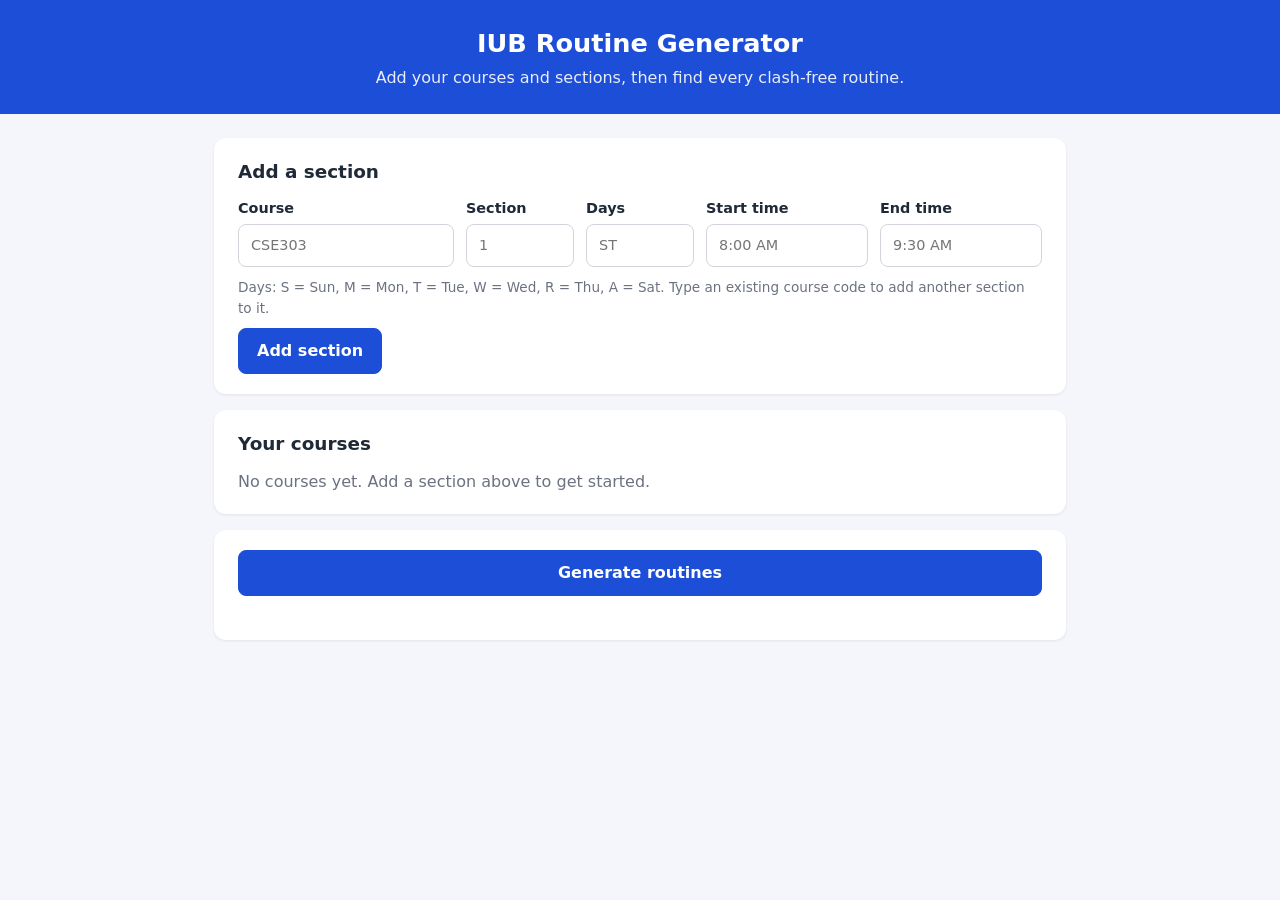
==== index.html @ 6789afdc "First working version: manual entry and clash check" ====
<!DOCTYPE html>
<html lang="en">
<head>
  <meta charset="UTF-8">
  <!-- Makes the page fit phone screens instead of showing a zoomed-out desktop view -->
  <meta name="viewport" content="width=device-width, initial-scale=1">
  <title>IUB Routine Generator</title>
  <link rel="stylesheet" href="style.css">
</head>
<body>

  <header class="site-header">
    <h1>IUB Routine Generator</h1>
    <p>Add your courses and sections, then find every clash-free routine.</p>
  </header>

  <main>

    <!-- ===== Part 1: the form for adding one section at a time ===== -->
    <section class="card">
      <h2>Add a section</h2>

      <!-- "novalidate" turns off the browser's own popups; script.js shows friendlier errors -->
      <form id="section-form" novalidate>
        <div class="form-grid">
          <label>
            Course
            <input id="course-input" type="text" placeholder="CSE303" autocomplete="off">
          </label>
          <label>
            Section
            <input id="section-input" type="text" placeholder="1" autocomplete="off">
          </label>
          <label>
            Days
            <input id="days-input" type="text" placeholder="ST" autocomplete="off">
          </label>
          <label>
            Start time
            <input id="start-input" type="text" placeholder="8:00 AM" autocomplete="off">
          </label>
          <label>
            End time
            <input id="end-input" type="text" placeholder="9:30 AM" autocomplete="off">
          </label>
        </div>

        <p class="hint">
          Days: S = Sun, M = Mon, T = Tue, W = Wed, R = Thu, A = Sat.
          Type an existing course code to add another section to it.
        </p>

        <!-- Error messages appear here (empty = hidden) -->
        <p id="form-error" class="error" role="alert"></p>

        <button type="submit" class="btn primary">Add section</button>
      </form>
    </section>

    <!-- ===== Part 2: the list of everything the user has entered ===== -->
    <section class="card">
      <div class="card-head">
        <h2>Your courses</h2>
        <button id="clear-all-btn" type="button" class="btn small danger">Clear all</button>
      </div>
      <!-- script.js fills this in -->
      <div id="course-list"></div>
    </section>

    <!-- ===== Part 3: generating and showing routines ===== -->
    <section class="card">
      <button id="generate-btn" type="button" class="btn primary wide">Generate routines</button>

      <!-- "12 possible routines found", or an explanation of which courses clash -->
      <div id="result-message" class="result-message"></div>

      <!-- Prev / Next buttons (hidden until there is more than one routine) -->
      <div id="routine-nav" class="routine-nav" hidden>
        <button id="prev-btn" type="button" class="btn small">&#9664; Prev</button>
        <span id="routine-label"></span>
        <button id="next-btn" type="button" class="btn small">Next &#9654;</button>
      </div>

      <!-- The weekly timetable table goes here -->
      <div id="timetable" class="table-wrap"></div>

      <!-- A plain list of the chosen sections, handy for registration -->
      <ul id="routine-summary" class="routine-summary"></ul>
    </section>

  </main>

  <!-- Loaded last, so all the elements above already exist when the script runs -->
  <script src="script.js"></script>
</body>
</html>
---- style.css ----
/* =========================================================
   IUB Routine Generator: style.css
   Written "mobile first": the base styles are for phones,
   and the @media block near the bottom adjusts for wider screens.
   ========================================================= */

/* ---------- Colours and sizes used throughout the page ---------- */
:root {
  --bg: #f4f6fb;
  --card: #ffffff;
  --text: #1f2937;
  --muted: #6b7280;
  --border: #e5e7eb;
  --primary: #1d4ed8;
  --primary-dark: #1e40af;
  --danger: #b91c1c;
  --danger-bg: #fef2f2;
  --radius: 12px;
}

/* Make width/padding maths predictable for every element */
* {
  box-sizing: border-box;
}

/* Make sure the "hidden" attribute always hides things, even elements
   that have their own display setting (like the flex Prev/Next bar) */
[hidden] {
  display: none !important;
}

body {
  margin: 0;
  font-family: system-ui, -apple-system, "Segoe UI", Roboto, Arial, sans-serif;
  background: var(--bg);
  color: var(--text);
  line-height: 1.5;
}

/* ---------- Header ---------- */
.site-header {
  background: var(--primary);
  color: #ffffff;
  padding: 24px 16px;
  text-align: center;
}

.site-header h1 {
  margin: 0;
  font-size: 1.6rem;
}

.site-header p {
  margin: 4px 0 0;
  opacity: 0.9;
}

/* ---------- Main layout: a centred column of cards ---------- */
main {
  max-width: 900px;
  margin: 0 auto;
  padding: 16px;
  display: grid;
  gap: 16px;
}

.card {
  background: var(--card);
  border-radius: var(--radius);
  padding: 16px;
  box-shadow: 0 1px 3px rgba(0, 0, 0, 0.08);
}

.card h2 {
  margin: 0 0 12px;
  font-size: 1.15rem;
}

/* Heading on the left, "Clear all" button on the right */
.card-head {
  display: flex;
  justify-content: space-between;
  align-items: center;
  gap: 8px;
  margin-bottom: 12px;
}

.card-head h2 {
  margin: 0;
}

/* ---------- Form ---------- */

/* Phones: two inputs per row */
.form-grid {
  display: grid;
  grid-template-columns: 1fr 1fr;
  gap: 12px;
}

/* Phones: the course code gets a full row to itself */
.form-grid label:first-child {
  grid-column: 1 / -1;
}

label {
  display: flex;
  flex-direction: column;
  gap: 4px;
  font-size: 0.9rem;
  font-weight: 600;
}

input {
  width: 100%;
  font: inherit;
  font-weight: 400;
  padding: 10px 12px;
  border: 1px solid #d1d5db;
  border-radius: 8px;
  background: #ffffff;
  color: var(--text);
}

input:focus {
  outline: 2px solid var(--primary);
  outline-offset: 1px;
}

.hint {
  color: var(--muted);
  font-size: 0.85rem;
  margin: 10px 0;
}

.error {
  color: var(--danger);
  font-size: 0.9rem;
  margin: 0 0 10px;
}

/* Hide the error line completely when it has no text */
.error:empty {
  display: none;
}

/* ---------- Buttons ---------- */
.btn {
  font: inherit;
  font-weight: 600;
  padding: 10px 18px;
  border-radius: 8px;
  border: 1px solid var(--border);
  background: #ffffff;
  color: var(--text);
  cursor: pointer;
}

.btn:hover {
  background: #f3f4f6;
}

.btn:disabled {
  opacity: 0.4;
  cursor: default;
}

.btn.primary {
  background: var(--primary);
  border-color: var(--primary);
  color: #ffffff;
}

.btn.primary:hover {
  background: var(--primary-dark);
}

.btn.danger {
  color: var(--danger);
}

.btn.small {
  padding: 6px 12px;
  font-size: 0.85rem;
}

.btn.wide {
  width: 100%;
}

/* The small ✕ delete button next to each section */
.btn-icon {
  border: none;
  background: none;
  color: var(--muted);
  font-size: 1rem;
  cursor: pointer;
  padding: 4px 8px;
  border-radius: 6px;
}

.btn-icon:hover {
  color: var(--danger);
  background: var(--danger-bg);
}

/* ---------- Course list ---------- */
.empty {
  color: var(--muted);
  margin: 0;
}

/* One box per course; script.js sets the coloured left border */
.course {
  border: 1px solid var(--border);
  border-left-width: 6px;
  border-radius: 8px;
  padding: 10px 12px;
  margin-bottom: 10px;
}

.course h3 {
  margin: 0 0 4px;
  font-size: 1rem;
}

.section-list {
  list-style: none;
  margin: 0;
  padding: 0;
}

.section-list li {
  display: flex;
  justify-content: space-between;
  align-items: center;
  gap: 8px;
  font-size: 0.9rem;
  padding: 2px 0;
}

/* ---------- Results ---------- */
.result-message {
  margin-top: 16px;
}

.result-message:empty {
  display: none;
}

.result-message.success {
  font-size: 1.1rem;
  font-weight: 700;
}

.result-message.problem {
  background: var(--danger-bg);
  color: var(--danger);
  padding: 12px;
  border-radius: 8px;
}

.result-message p {
  margin: 0;
}

.result-message ul {
  margin: 8px 0 0;
  padding-left: 20px;
}

.routine-nav {
  display: flex;
  justify-content: space-between;
  align-items: center;
  margin-top: 12px;
  font-weight: 600;
}

/* ---------- Timetable ---------- */

/* On narrow phones the table scrolls sideways inside this box,
   so the page itself never scrolls sideways */
.table-wrap {
  overflow-x: auto;
  margin-top: 12px;
}

.timetable {
  border-collapse: collapse;
  width: 100%;
  min-width: 420px;
}

.timetable th,
.timetable td {
  border: 1px solid var(--border);
  padding: 6px;
  text-align: center;
  vertical-align: middle;
  font-size: 0.85rem;
}

.timetable th {
  background: #f9fafb;
}

.timetable .time-cell {
  white-space: nowrap;
  font-weight: 600;
  color: var(--muted);
}

/* A single class inside the timetable; colours are set by script.js */
.class-block {
  border-left: 4px solid;
  border-radius: 6px;
  padding: 6px 4px;
}

.class-block strong {
  display: block;
}

.routine-summary {
  margin: 12px 0 0;
  padding-left: 20px;
  font-size: 0.9rem;
}

/* ---------- Wider screens (tablets and laptops) ---------- */
@media (min-width: 700px) {
  /* All five inputs on one row */
  .form-grid {
    grid-template-columns: 2fr 1fr 1fr 1.5fr 1.5fr;
  }

  .form-grid label:first-child {
    grid-column: auto;
  }

  main {
    padding: 24px;
  }

  .card {
    padding: 20px 24px;
  }
}
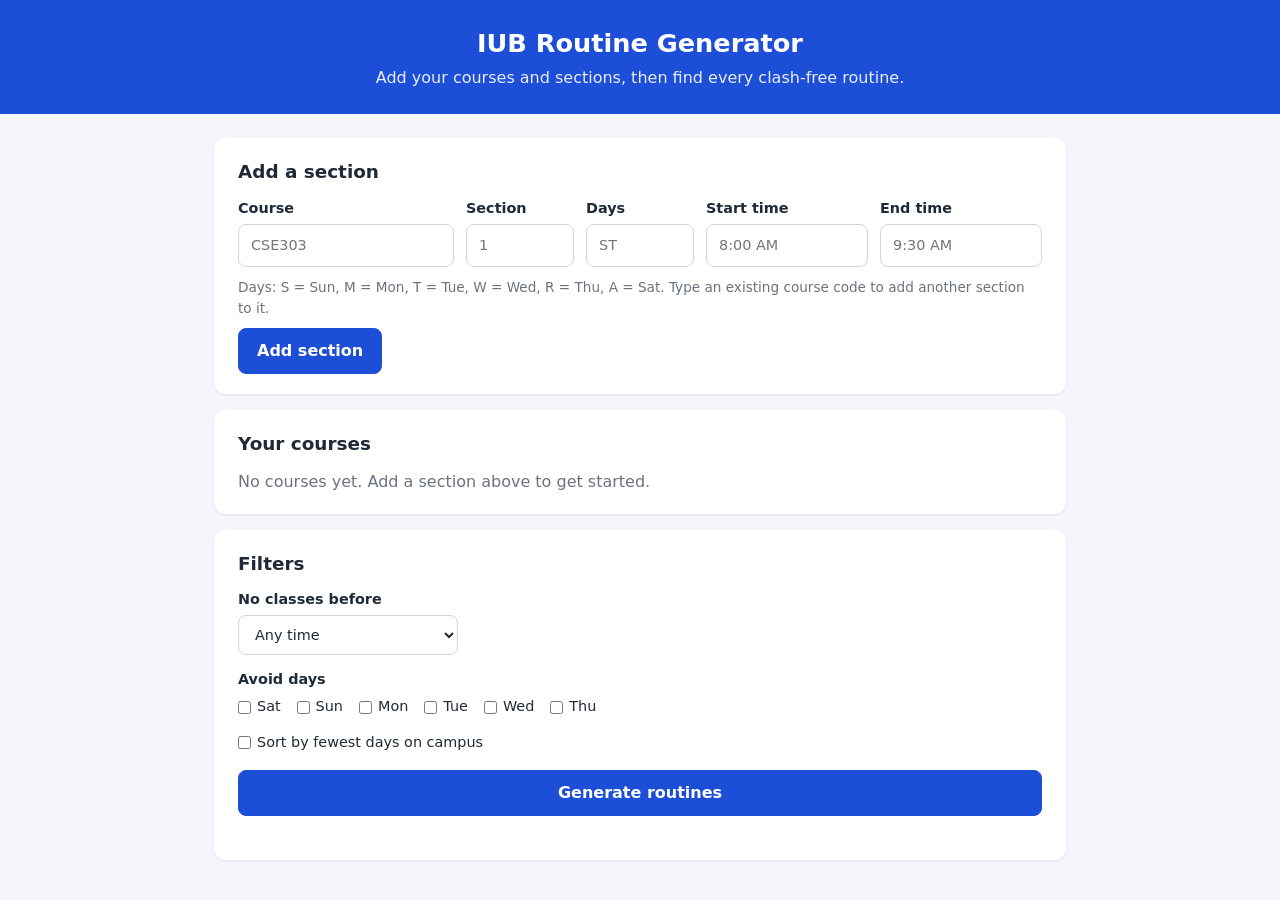
==== commit be518dd3: "Add six-day timetable, filters, tests and CLAUDE.md" ====
--- a/index.html
+++ b/index.html
@@ -67,8 +67,39 @@
       <div id="course-list"></div>
     </section>
 
-    <!-- ===== Part 3: generating and showing routines ===== -->
+    <!-- ===== Part 3: filters, then generating and showing routines ===== -->
     <section class="card">
+      <h2>Filters</h2>
+
+      <!-- script.js listens for any change inside this box -->
+      <div id="filters" class="filters">
+        <label>
+          No classes before
+          <!-- Options are filled in by script.js from the start times you've entered -->
+          <select id="earliest-select">
+            <option value="">Any time</option>
+          </select>
+        </label>
+
+        <fieldset class="filter-days">
+          <legend>Avoid days</legend>
+          <div class="day-checks">
+            <!-- value = the IUB day letter -->
+            <label class="check"><input type="checkbox" name="avoid-day" value="A"> Sat</label>
+            <label class="check"><input type="checkbox" name="avoid-day" value="S"> Sun</label>
+            <label class="check"><input type="checkbox" name="avoid-day" value="M"> Mon</label>
+            <label class="check"><input type="checkbox" name="avoid-day" value="T"> Tue</label>
+            <label class="check"><input type="checkbox" name="avoid-day" value="W"> Wed</label>
+            <label class="check"><input type="checkbox" name="avoid-day" value="R"> Thu</label>
+          </div>
+        </fieldset>
+
+        <label class="check">
+          <input type="checkbox" id="sort-days-checkbox">
+          Sort by fewest days on campus
+        </label>
+      </div>
+
       <button id="generate-btn" type="button" class="btn primary wide">Generate routines</button>
 
       <!-- "12 possible routines found", or an explanation of which courses clash -->
--- a/style.css
+++ b/style.css
@@ -111,7 +111,8 @@
   font-weight: 600;
 }
 
-input {
+input,
+select {
   width: 100%;
   font: inherit;
   font-weight: 400;
@@ -122,7 +123,8 @@
   color: var(--text);
 }
 
-input:focus {
+input:focus,
+select:focus {
   outline: 2px solid var(--primary);
   outline-offset: 1px;
 }
@@ -142,6 +144,52 @@
 /* Hide the error line completely when it has no text */
 .error:empty {
   display: none;
+}
+
+/* ---------- Filters ---------- */
+.filters {
+  display: grid;
+  gap: 14px;
+  margin-bottom: 16px;
+}
+
+.filters select {
+  max-width: 220px;
+}
+
+/* A fieldset groups the day checkboxes; remove its default box */
+.filter-days {
+  border: none;
+  margin: 0;
+  padding: 0;
+}
+
+.filter-days legend {
+  font-size: 0.9rem;
+  font-weight: 600;
+  padding: 0;
+  margin-bottom: 6px;
+}
+
+/* The six day checkboxes sit in a row and wrap onto a new line on narrow phones */
+.day-checks {
+  display: flex;
+  flex-wrap: wrap;
+  gap: 8px 16px;
+}
+
+/* A checkbox with its text beside it (normal labels stack text above the input) */
+label.check {
+  flex-direction: row;
+  align-items: center;
+  gap: 6px;
+  font-weight: 400;
+  cursor: pointer;
+}
+
+label.check input {
+  width: auto;
+  margin: 0;
 }
 
 /* ---------- Buttons ---------- */
@@ -289,7 +337,7 @@
 .timetable {
   border-collapse: collapse;
   width: 100%;
-  min-width: 420px;
+  min-width: 560px; /* time column + six day columns */
 }
 
 .timetable th,
